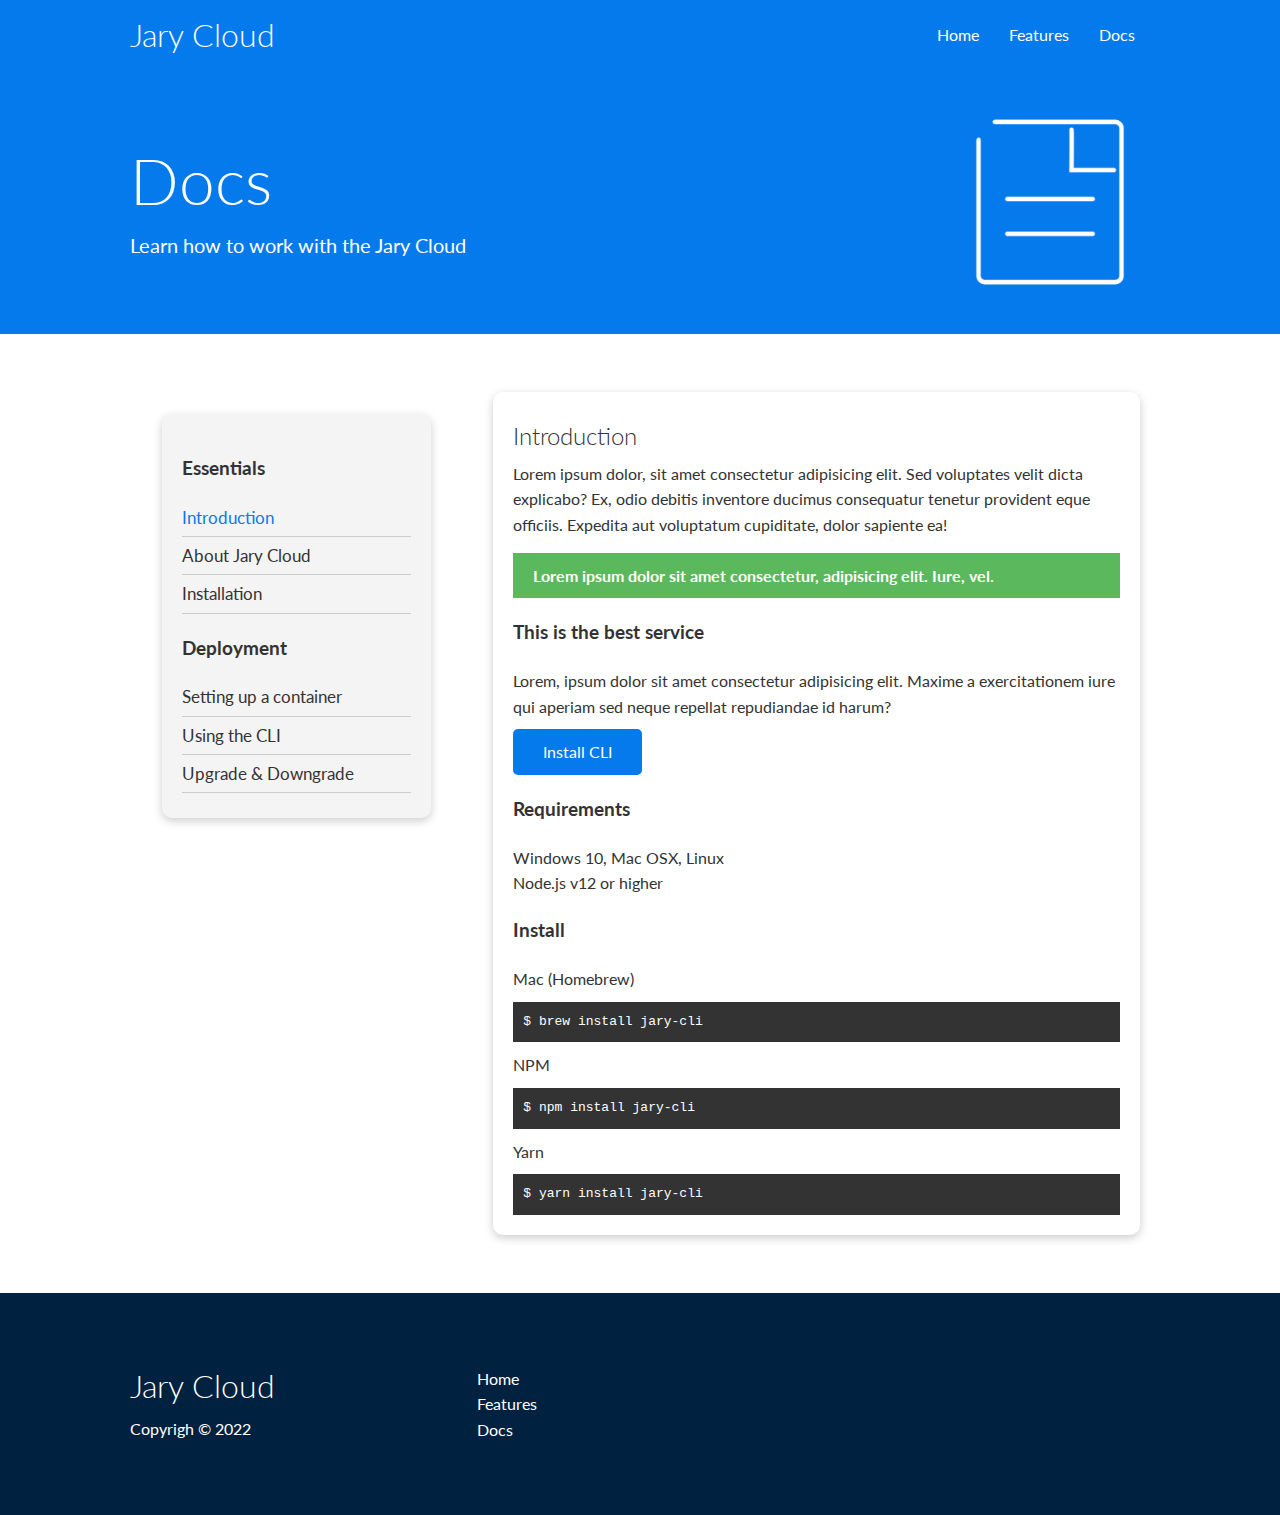
==== docs.html @ ab957aca "Initial commit" ====
<!DOCTYPE html>
<html lang="en">
<head>
    <meta charset="UTF-8">
    <meta http-equiv="X-UA-Compatible" content="IE=edge">
    <meta name="viewport" content="width=device-width, initial-scale=1.0">
    <link rel="stylesheet" href="https://cdnjs.cloudflare.com/ajax/libs/font-awesome/6.1.1/css/all.min.css" integrity="sha512-KfkfwYDsLkIlwQp6LFnl8zNdLGxu9YAA1QvwINks4PhcElQSvqcyVLLD9aMhXd13uQjoXtEKNosOWaZqXgel0g==" crossorigin="anonymous" referrerpolicy="no-referrer" />
    <link rel="stylesheet" href="css/utilities.css">
    <link rel="stylesheet" href="/css/style.css">
    <title>JaryC | Cloud Hosting For Everyone</title>
</head>
<body>
    <!-- Navbar-->
    <div class="navbar">
        <div class="container flex">
            <h1 class="logo">Jary Cloud</h1>
            <nav>
                <ul>
                    <li><a href="index.html">Home</a></li>
                    <li><a href="features.html">Features</a></li>
                    <li><a href="docs.html">Docs</a></li>
                </ul>
            </nav>
        </div>
    </div>

    <!-- Head -->
    <section class="docs-head bg-primary py-3">
        <div class="container grid">
            <div>
                <h1 class="xl">Docs</h1>
                <p class="lead">Learn how to work with the Jary Cloud</p>
                </p>
            </div>
            <img src="images/docs.png" alt="">
        </div>
    </section>

    <!-- Docs Main -->
    <section class="docs-main my-4">
        <div class="container grid">
            <div class="card bg-light p-3">
                <h3 class="my-2">Essentials</h3>
                <nav>
                    <ul>
                        <li><a class="text-primary" href="#">Introduction</a></li>
                        <li><a href="#">About Jary Cloud</a></li>
                        <li><a href="#">Installation</a></li>
                    </ul>
                </nav>

                <h3 class="my-2">Deployment</h3>
                <nav>
                    <ul>
                        <li><a href="#">Setting up a container</a></li>
                        <li><a href="#">Using the CLI</a></li>
                        <li><a href="#">Upgrade & Downgrade</a></li>
                    </ul>
                </nav>
            </div>
            <div class="card">
                <h2>Introduction</h2>
                <p>Lorem ipsum dolor, sit amet consectetur adipisicing elit.
                    Sed voluptates velit dicta explicabo? 
                    Ex, odio debitis inventore ducimus consequatur tenetur provident
                    eque officiis. Expedita aut voluptatum cupiditate, dolor sapiente ea!</p>
                    <div class="alert alert-success">
                        <i class="fa-solid fa-info"></i>Lorem ipsum dolor sit amet consectetur, adipisicing elit. Iure, vel. 
                    </div>
                    <h3>This is the best service</h3>
                    <p>Lorem, ipsum dolor sit amet consectetur adipisicing elit. Maxime a exercitationem iure qui aperiam sed neque repellat repudiandae id harum?</p>
                    <a href="" class="btn btn-primary">Install CLI</a>

                    <h3>Requirements</h3>
                    <ul>
                        <li>Windows 10, Mac OSX, Linux</li>
                        <li>Node.js v12 or higher</li>
                    </ul>

                    <h3>Install</h3>
                    <p>Mac (Homebrew)</p>
                    <pre>$ brew install jary-cli</pre>
                    <p>NPM</p>
                    <pre>$ npm install jary-cli</pre>
                    <p>Yarn</p>
                    <pre>$ yarn install jary-cli</pre>
            </div>
        </div>
    </section>

    
    <!-- Footer -->
    <footer class="footer bg-dark py-5">
        <div class="container grid grid-3">
            <div>
                <h1>Jary Cloud</h1>
                <p>Copyrigh &copy; 2022</p>
            </div>
            <nav>
                <ul>
                    <li><a href="index.html">Home</a></li>
                    <li><a href="features.html">Features</a></li>
                    <li><a href="docs.html">Docs</a></li>
                </ul>
            </nav>
            <div class="social">
                <a href="https://github.com/JaryCruz" target="_blank"><i class="fa-brands fa-github fa-2x"></i></a>
                <a href="https://twitter.com/JaryCruz5" target="_blank"><i class="fa-brands fa-twitter fa-2x"></i></a>
                <a href="https://www.facebook.com/jaryleonel.cruzzelaya.5" target="_blank" ><i class="fa-brands fa-facebook fa-2x"></i></a>
                <a href="https://www.instagram.com/jary.cruz10/" target="_blank"><i class="fa-brands fa-instagram fa-2x"></i></a>
            </div>
        </div>
    </footer>
</body>
</html>
---- css/utilities.css ----
:root {
    --primary-color: #047aed;
    --secondary-color: #1c3fa8;
    --dark-color: #002240;
    --light-color: #f4f4f4;
    --success-color: #5cb85c;
    --error-color: #d9534f
}

.container {
    max-width: 1100px;
    margin: 0 auto;
    overflow: auto;
    padding: 0 40px;
}

.card {
    background-color: white;
    color: #333;
    border-radius: 10px;
    box-shadow: 0 3px 10px rgba(0, 0, 0, 0.2);
    padding: 20px;
    margin: 10px;
}

.btn {
    display: inline-block;
    padding: 10px 30px;
    cursor: pointer;
    background-color: var(--primary-color);
    color: white;
    border: none;
    border-radius: 5px;
}

.btn-outline {
    background-color: transparent;
    border: 1px white solid;
}

.btn:hover {
    transform: scale(0.98);
}

/* Background  & colored buttons */
.bg-primary, 
.btn-primary {
    background-color: var(--primary-color);
    color: white;
}

.bg-secondary, 
.btn-secondary {
    background-color: var(--secondary-color);
    color: white;
}

.bg-dark, 
.btn-dark {
    background-color: var(--dark-color);
    color: white;
}

.bg-light, 
.btn-light {
    background-color: var(--light-color);
    color: #333;
}

.bg-primary a, 
.btn-primary a,
.bg-secondary a, 
.btn-secondary a,
.bg-dark a, 
.btn-dark a {
    color: white;
}

/* Text Colors */
.text-primary {
    color: var(--primary-color);
}

.text-secondary{
    color: var(--secondary-color);
}

.text-dark {
    color: var(--dark-color);
}

.text-light {
    color: var(--light-color);
}

/* Text Sizes */
.lead {
    font-size: 20px;
}

.sm {
    font-size: 1rem;
}

.md {
    font-size: 2rem;
}

.lg {
    font-size: 3rem;
}

.xl {
    font-size: 4rem;
}

.text-center {
    text-align: center;
}

/* Alert */

.alert {
    background-color: var(--light-color);
    padding: 10px 20px;
    font-weight: bold;
    margin: 15px 0;
}

.aler i {
    margin-right: 10px;
}

.alert-success {
    background-color: var(--success-color);
    color: white;
}

.alert-error {
    background-color: var(--error-color);
    color: white;
}

.flex {
    display: flex;
    justify-content: center;
    align-items: center;
    height: 100%;
}

.grid {
    display: grid;
    grid-template-columns: repeat(2, 1fr);
    gap: 20px;
    justify-content: center;
    align-items: center;
    height: 100%;
}

.grid-3 {
    grid-template-columns: repeat(3, 1fr);
}

/* Margin */
.my-1 {
    margin: 1rem 0;
}

.my-2 {
    margin: 1.5rem 0;
}

.my-3 {
    margin: 2rem 0;
}

.my-4 {
    margin: 3rem 0;
}

.my-5 {
    margin: 4rem 0;
}

.m-1 {
    margin: 1rem;
}

.m-2 {
    margin: 1.5rem;
}

.m-3 {
    margin: 2rem ;
}

.my-4 {
    margin: 3rem ;
}

.m-5 {
    margin: 4rem ;
}

/* Padding */
.py-1 {
    padding: 1rem 0;
}

 .py-2 {
    padding: 1.5rem 0;
 }

 .py-3 {
    padding: 2rem 0;
 }

 .py-4 {
    padding: 3rem 0;
 }

 .py-5 {
    padding: 4rem 0;
 }

.p-1 {
    margin: 1rem;
}

.p-2 {
    margin: 1.5rem;
}

.p-3 {
    margin: 2rem ;
}

.p-4 {
    margin: 3rem ;
}

.p-5 {
    margin: 4rem ;
}
---- css/style.css ----
@import url('https://fonts.googleapis.com/css2?family=Lato:wght@300&display=swap');

:root {
    --primary-color: #047aed;
    --secondary-color: #1c3fa8;
    --dark-color: #002240;
    --light-color: #f4f4f4;
}

* {
    box-sizing: border-box;
    padding: 0;
    margin: 0;
}

body {
    font-family: 'Lato', sans-serif;
    color: #333;
    line-height: 1.6;
}

ul {
    list-style-type: none;
}

a {
    text-decoration: none;
    color: #333;
}

h1, h2 {
    font-weight: 300;
    line-height: 1.2;
    margin: 10px 0;
}

p {
    margin: 10px 0;
}

img {
    width: 100%;
}

code, pre {
    background-color: #333;
    padding: 10px;
    color: white;
}

.hidden {
    visibility: hidden;
    height: 0;
}

/* Navbar */

.navbar {
    background-color: var(--primary-color);
    color: #fff;
    height: 70px;
}

.navbar ul {
    display: flex;
}

.navbar a {
    color: #fff;
    padding: 10px;
    margin: 0 5px;
}

.navbar a:hover {
    border-bottom: 2px #fff solid;

}

.navbar .flex {
    justify-content: space-between;
}

/* Showcase */
.showcase {
    height: 400px;
    background-color: var(--primary-color);
    color: #fff;
    position: relative;
}

.showcase h1 {
    font-size: 40px;
}

.showcase p {
    margin: 20px 0;
}

.showcase .grid {
    overflow: visible;
    grid-template-columns: 55% 45%;
    gap: 30px;
}

.showcase-text {
    animation: slideInFromLeft 1s ease-in;
}

.showcase-form {
    position: relative;
    top: 60px;
    height: 350px;
    width: 400px;
    padding: 40px;
    z-index: 100;
    justify-self: flex-end;
    animation: slideInFromRight 1s ease-in;
}

.showcase-form .form-control {
    margin: 30px 0;
}

.showcase-form input[type='text'] ,
.showcase-form input[type='email'] {
    border: 0;
    border-bottom: 1px solid #b4becb;
    width: 100%;
    padding: 3px;
    font-size: 16px;
}

.showcase-form input:focus {
    outline: none;
}

.showcase::before,
.showcase::after {
    content: '';
    position: absolute;
    height: 100px;
    bottom: -70px;
    right: 0;
    left: 0;
    background-color: white;
    transform: skewY(-3deg);
    -webkit-transform: skewY(-3deg);
    -moz-transform: skewY(-3deg);
    -ms-transform: skewY(-3deg);
}


/* Stats */
.stats {
    padding-top: 100px;
    animation: slideInFromBottom 1s ease-in;
}

.stats-heading {
    max-width: 500px;
    margin: auto;
}

.stats .grid h3 {
    font-size: 35px;
}

.stats .grid p {
    font-size: 20px;
    font-weight: bold;
}

/* Cli */
.cli .grid {
    grid-template-columns: repeat(3, 1fr);
    grid-template-rows: repeat(2, 1fr);
}

.cli .grid > *:first-child {
    grid-column: 1 / span 2;
    grid-row: 1 / span 2;
}

/* Cloud */
.cloud .grid {
    grid-template-columns: 4fr 3fr;
}

/* Languages */

.languages .flex {
    flex-wrap: wrap;
}

.languages .card {
    text-align: center;
    margin: 18px 10px 40px;
    transition: transform 0.2s ease-in;
}

.languages .card h4 {
    font-size: 20px;
    margin-bottom: 10px;
}

.languages .card:hover {
    transform: translateY(-15px);
}

/* Features */
.features-head img,
.docs-head img {
    width: 200px;
    justify-self: flex-end;
}

.features-sub-head img {
    width: 300px;
    justify-self: end;
}

.features-main .grid {
    padding: 30px;
}

.features-main .grid {
    padding: 30px;
}

.features-main .grid > *:first-child {
    grid-column: 1 / 4;
}

.features-main .grid > *:nth-child(2) {
    grid-column: 1 / 3;
}

.features-main .card > i{
    margin-right: 20px;
}

/* Docs */ 

.docs-main h3 {
    margin: 20px 0;
}

.docs-main .grid {
    grid-template-columns: 1fr 2fr;
    align-items: flex-end;
    align-items: flex-start;
}

.docs-main nav li {
    font-size: 17px;
    padding-bottom: 5px;
    margin-bottom: 5px;
    border-bottom: 1px solid #ccc;
}

.docs-main a:hover {
    font-weight: bold;
}


/* Footer */

.footer .social a {
    margin: 0 10px;
}

/* Animations */
@keyframes slideInFromLeft {
    0% {
        transform: translateX(-100%)
    }
    100% {
        transform: translateX(0);
    }
}

@keyframes slideInFromRight {
    0% {
        transform: translateX(100%)
    }
    100% {
        transform: translateX(0);
    }
}

@keyframes slideInFromTop {
    0% {
        transform: translateY(-100%)
    }
    100% {
        transform: translateX(0);
    }
}

@keyframes slideInFromBottom {
    0% {
        transform: translateY(100%)
    }
    100% {
        transform: translateX(0);
    }
}

/* Tables and under */
@media(max-width: 768px) {
    .grid,
    .showcase .grid,
    .stats .grid,
    .cli .grid,
    .cloud .grid,
    .features-main .grid,
    .docs-main .grid {
        grid-template-columns: 1fr;
        grid-template-rows: 1fr;
    }

    .showcase {
        height: auto;
    }

    .showcase-text {
        text-align: center;
        margin-top: 40px;
        animation: slideInFromTop 1s ease-in;
    }

    .showcase-form {
        justify-self: center;
        margin: auto;
        animation: slideInFromBottom 1s ease-in;
    }

    .cli .grid > *:first-child {
        grid-column: 1;
        grid-row: 1;
    }

    .features-head,
    .features-sub-head,
    .docs-head {
        text-align: center;
    }

    .features-head img,
    .features-sub-head img,
    .docs-head img {
        justify-self: center;
    }

    .features-main .grid > *:first-child ,
    .features-main .grid > *:nth-child(2) {
        grid-column: 1;
    }
}

/* Mobile */
@media(max-width: 500px) {
    .navbar {
        height: 110px;
    }

    .navbar .flex {
        flex-direction: column;
    }

    .navbar ul {
        padding: 10px;
        background-color: rgba(0, 0, 0, 0.1);
    }
}
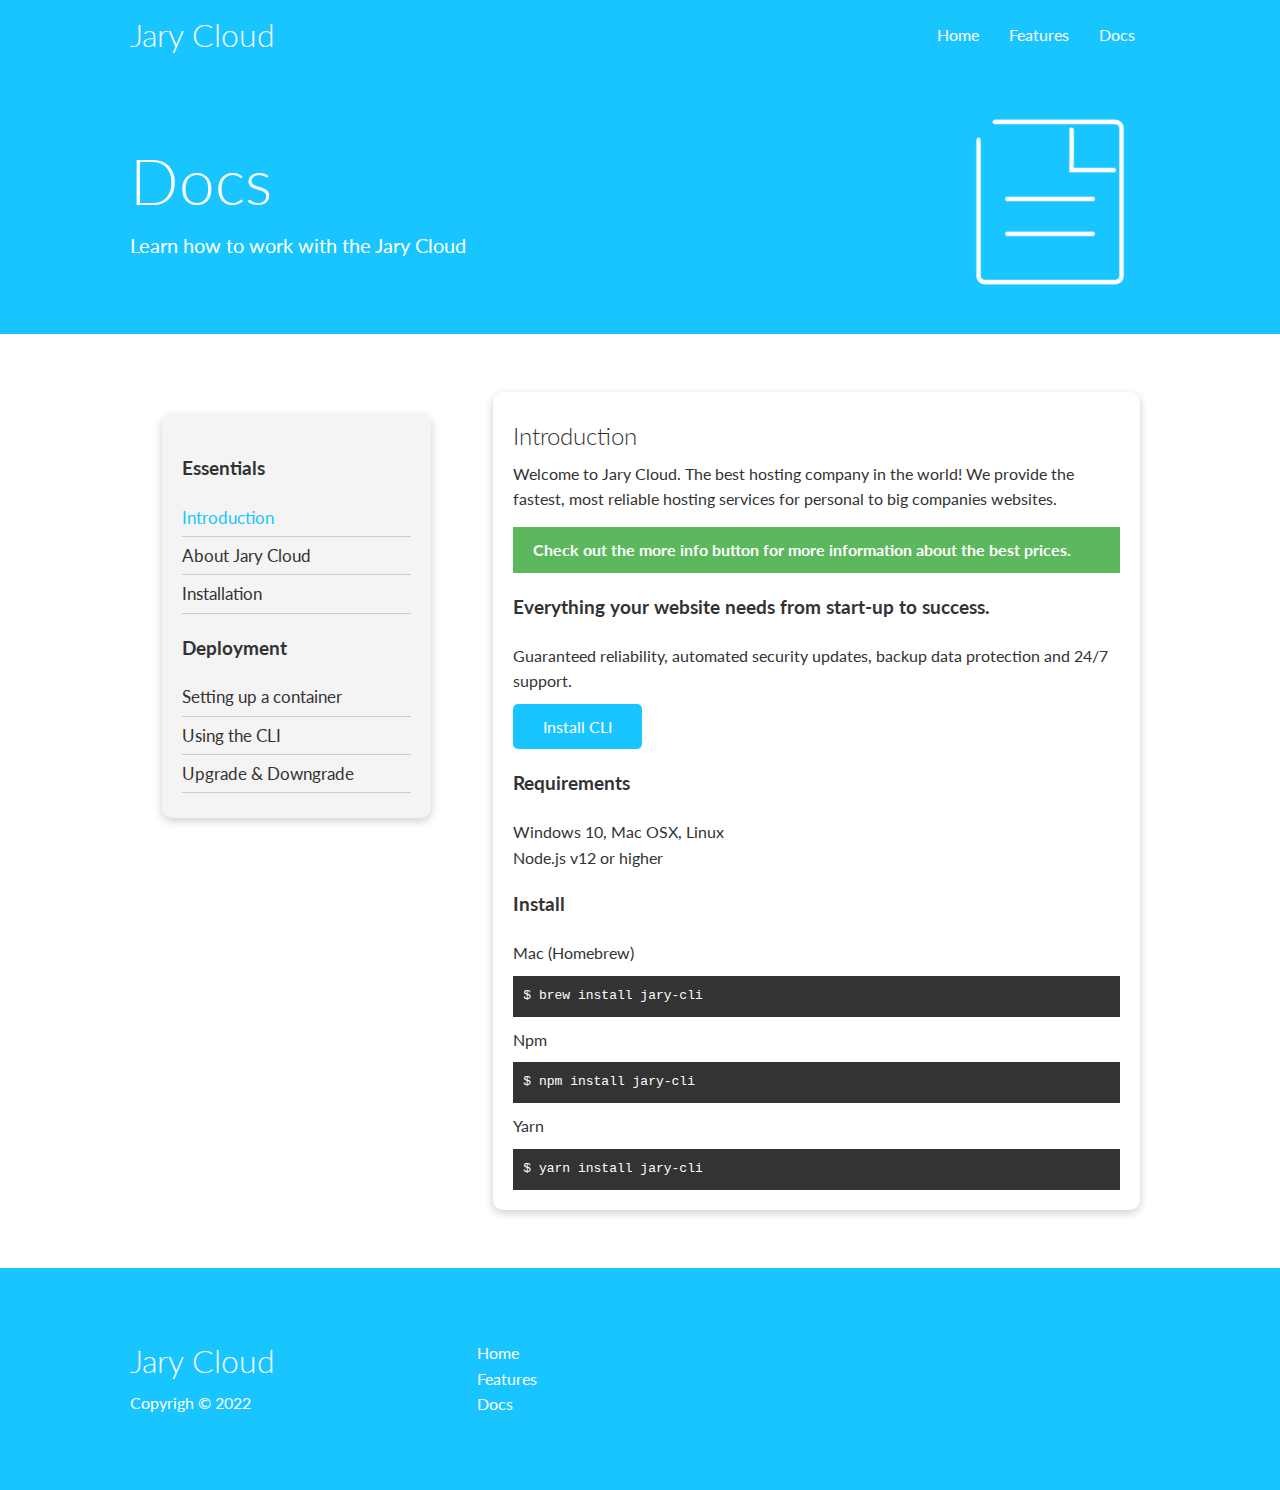
==== commit 60b949da: "Second Commit" ====
--- a/docs.html
+++ b/docs.html
@@ -60,15 +60,16 @@
             </div>
             <div class="card">
                 <h2>Introduction</h2>
-                <p>Lorem ipsum dolor, sit amet consectetur adipisicing elit.
-                    Sed voluptates velit dicta explicabo? 
-                    Ex, odio debitis inventore ducimus consequatur tenetur provident
-                    eque officiis. Expedita aut voluptatum cupiditate, dolor sapiente ea!</p>
+                <p>Welcome to Jary Cloud. The best hosting company in the world! 
+                    We provide the fastest, most reliable hosting services for personal
+                    to big companies websites.
+                </p>
                     <div class="alert alert-success">
-                        <i class="fa-solid fa-info"></i>Lorem ipsum dolor sit amet consectetur, adipisicing elit. Iure, vel. 
+                        <i class="fa-solid fa-info"></i> Check out the more info button for more information about the best prices. 
                     </div>
-                    <h3>This is the best service</h3>
-                    <p>Lorem, ipsum dolor sit amet consectetur adipisicing elit. Maxime a exercitationem iure qui aperiam sed neque repellat repudiandae id harum?</p>
+                    <h3>Everything your website needs
+                        from start-up to success.</h3>
+                    <p>Guaranteed reliability, automated security updates, backup data protection and 24/7 support.</p>
                     <a href="" class="btn btn-primary">Install CLI</a>
 
                     <h3>Requirements</h3>
@@ -80,7 +81,7 @@
                     <h3>Install</h3>
                     <p>Mac (Homebrew)</p>
                     <pre>$ brew install jary-cli</pre>
-                    <p>NPM</p>
+                    <p>Npm</p>
                     <pre>$ npm install jary-cli</pre>
                     <p>Yarn</p>
                     <pre>$ yarn install jary-cli</pre>
--- a/css/utilities.css
+++ b/css/utilities.css
@@ -1,6 +1,6 @@
 :root {
-    --primary-color: #047aed;
-    --secondary-color: #1c3fa8;
+    --primary-color: lightblue;
+    --secondary-color: darkblue;
     --dark-color: #002240;
     --light-color: #f4f4f4;
     --success-color: #5cb85c;
@@ -57,7 +57,7 @@
 
 .bg-dark, 
 .btn-dark {
-    background-color: var(--dark-color);
+    background-color: var(--secondary-color);
     color: white;
 }
 
--- a/css/style.css
+++ b/css/style.css
@@ -1,8 +1,8 @@
 @import url('https://fonts.googleapis.com/css2?family=Lato:wght@300&display=swap');
 
 :root {
-    --primary-color: #047aed;
-    --secondary-color: #1c3fa8;
+    --primary-color: rgb(25, 197, 255);
+    --secondary-color: rgb(25, 197, 255);
     --dark-color: #002240;
     --light-color: #f4f4f4;
 }
@@ -269,6 +269,16 @@
     margin: 0 10px;
 }
 
+.footer nav li {
+    display: flex;
+    align-content: center;
+    align-self: center;
+}
+
+.footer nav li {
+
+}
+
 /* Animations */
 @keyframes slideInFromLeft {
     0% {
